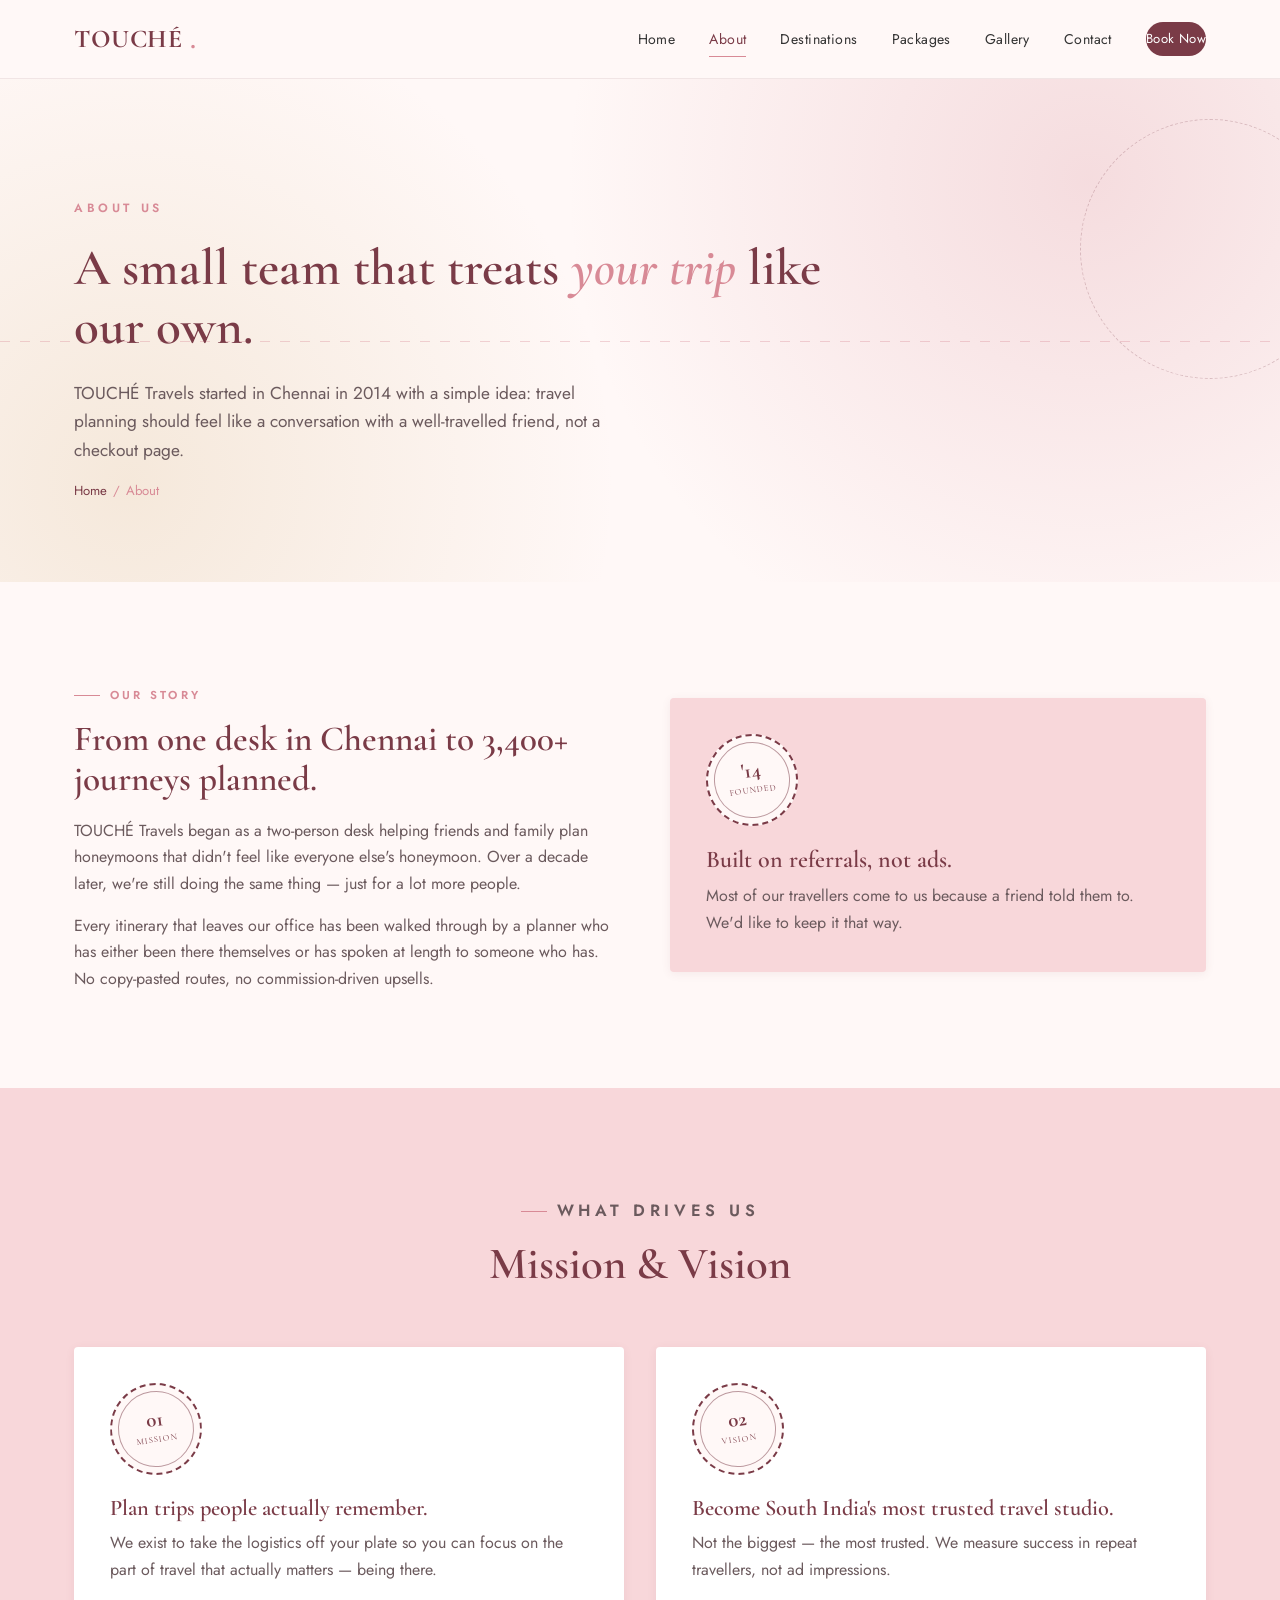
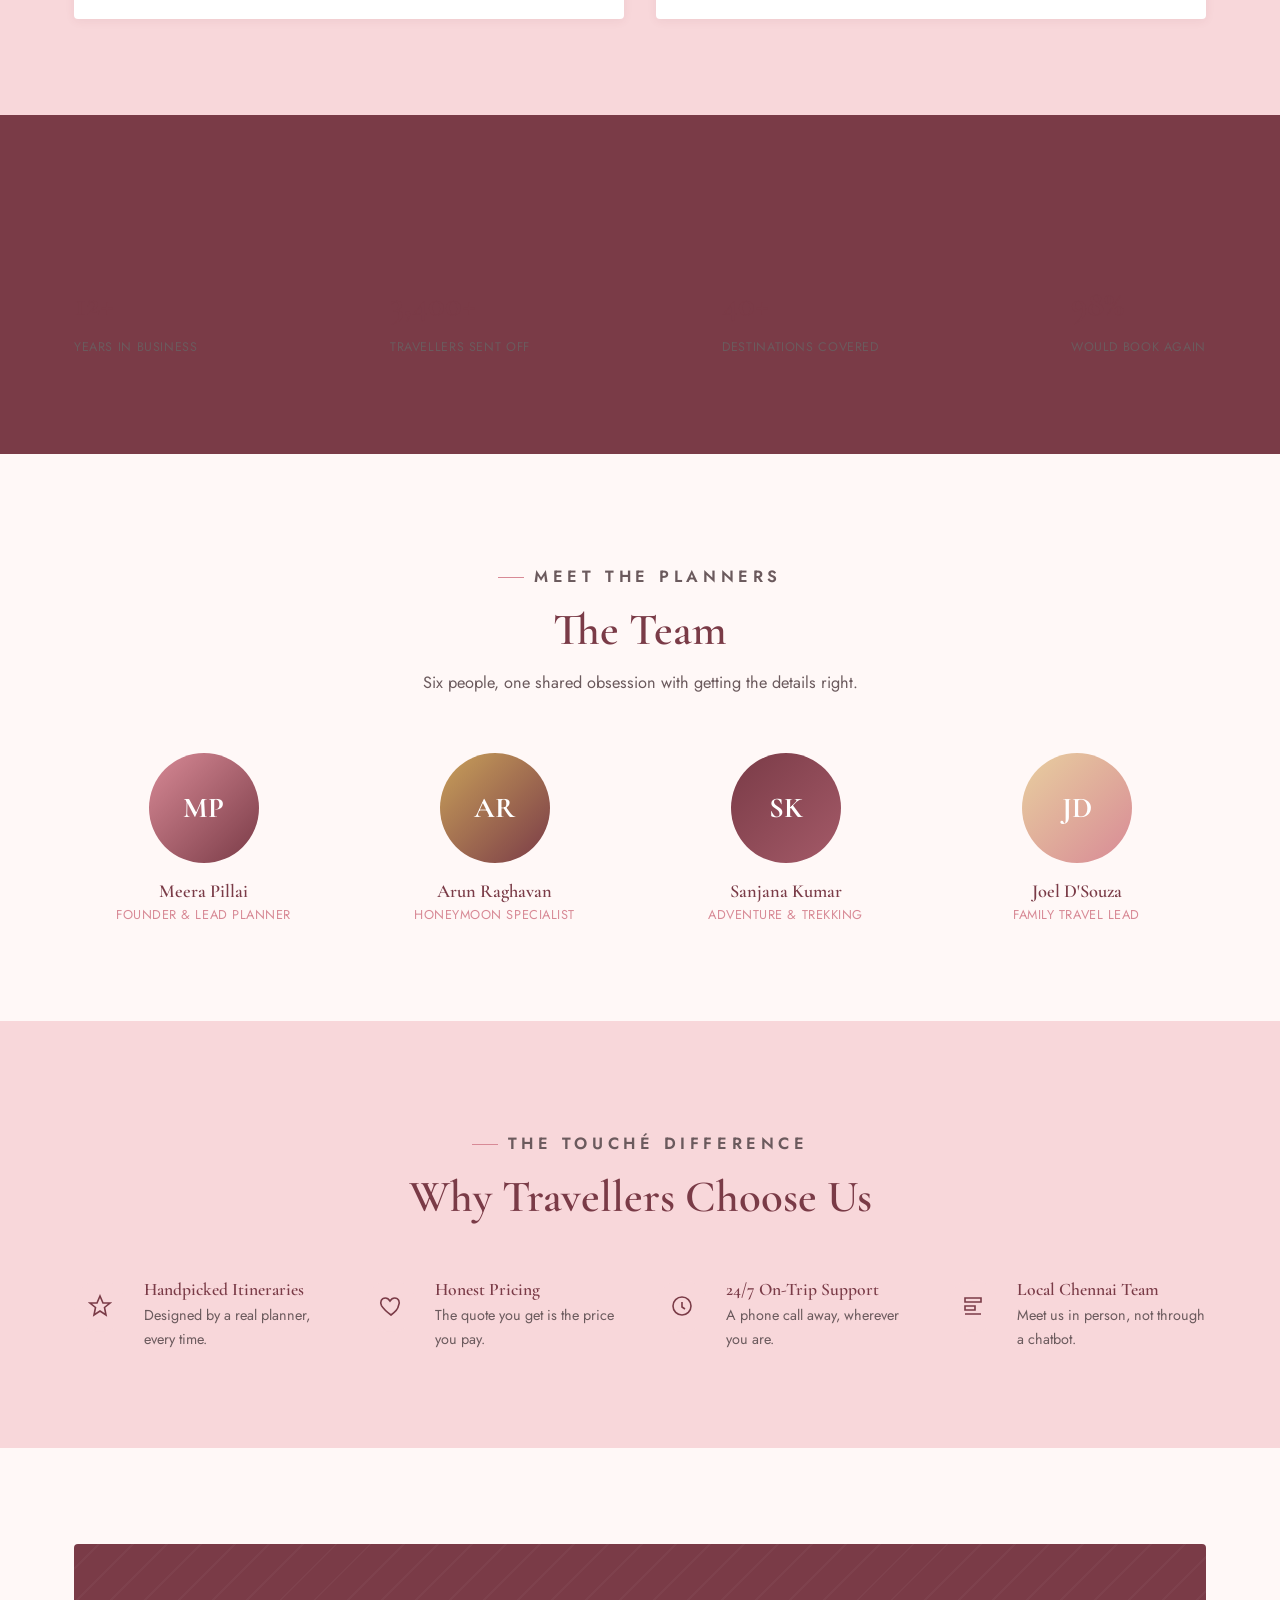
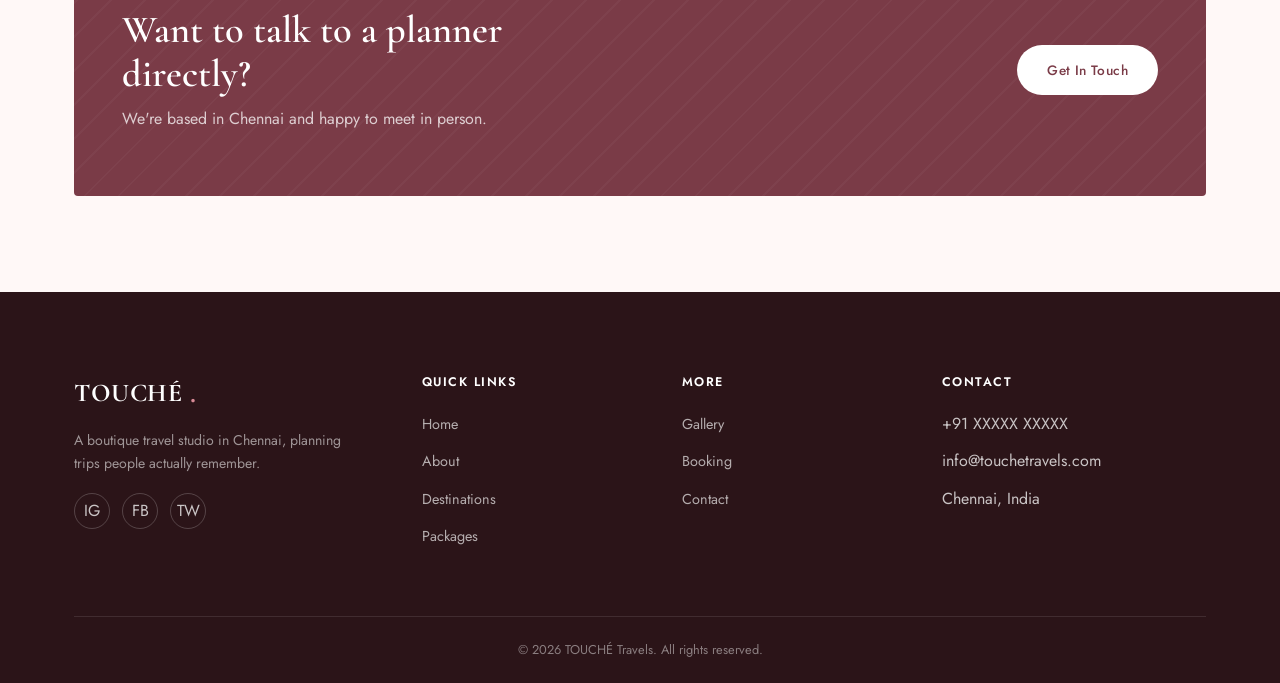
==== about.html @ 2dc29c68 "Final travel website project" ====
<!DOCTYPE html>
<html lang="en">
<head>
<meta charset="UTF-8">
<meta name="viewport" content="width=device-width, initial-scale=1.0">
<title>About Us — TOUCHÉ Travels</title>
<meta name="description" content="Learn about TOUCHÉ Travels — a Chennai-based boutique travel agency, our mission, vision and the team behind your next trip.">
<meta name="keywords" content="about TOUCHÉ Travels, Chennai travel agency, travel company India">
<link rel="icon" href="data:,">
<link rel="stylesheet" href="css/style.css">
</head>
<body>

<header class="site-header">
  <div class="nav-wrap">
    <a href="index.html" class="brand">TOUCHÉ<span class="accent-dot">.</span></a>
    <nav class="nav-links" id="navLinks">
      <a href="index.html">Home</a>
      <a href="about.html">About</a>
      <a href="destinations.html">Destinations</a>
      <a href="packages.html">Packages</a>
      <a href="gallery.html">Gallery</a>
      <a href="contact.html">Contact</a>
      <a href="booking.html" class="nav-cta">Book Now</a>
    </nav>
    <button class="menu-toggle" aria-label="Toggle menu" aria-expanded="false">
      <span></span><span></span><span></span>
    </button>
  </div>
</header>
<div class="nav-backdrop"></div>

<section class="hero hero-small">
  <div class="hero-flight-line"></div>
  <div class="hero-inner">
    <p class="hero-eyebrow">About Us</p>
    <h1>A small team that treats <em>your trip</em> like our own.</h1>
    <p class="lead">TOUCHÉ Travels started in Chennai in 2014 with a simple idea: travel planning should feel like a conversation with a well-travelled friend, not a checkout page.</p>
    <p class="breadcrumb"><a href="index.html">Home</a><span>/</span>About</p>
  </div>
</section>

<!-- COMPANY STORY -->
<section>
  <div class="container grid grid-2 split-panel">
    <div class="reveal">
      <p class="eyebrow">Our Story</p>
      <h2 class="heading-lg mb-xl">From one desk in Chennai to 3,400+ journeys planned.</h2>
      <p class="text-muted mb-lg">TOUCHÉ Travels began as a two-person desk helping friends and family plan honeymoons that didn't feel like everyone else's honeymoon. Over a decade later, we're still doing the same thing — just for a lot more people.</p>
      <p class="text-muted">Every itinerary that leaves our office has been walked through by a planner who has either been there themselves or has spoken at length to someone who has. No copy-pasted routes, no commission-driven upsells.</p>
    </div>
    <div class="reveal">
      <div class="mv-card bg-pink-light">
        <div class="stamp"><span class="stamp-value">'14</span><span class="stamp-label">Founded</span></div>
        <h3 class="heading-sm mb-md">Built on referrals, not ads.</h3>
        <p class="text-muted">Most of our travellers come to us because a friend told them to. We'd like to keep it that way.</p>
      </div>
    </div>
  </div>
</section>

<!-- MISSION / VISION -->
<section class="section-alt">
  <div class="container">
    <div class="section-head reveal">
      <p class="eyebrow">What drives us</p>
      <h2>Mission &amp; Vision</h2>
    </div>
    <div class="grid grid-2">
      <div class="mv-card reveal">
        <div class="stamp"><span class="stamp-value">01</span><span class="stamp-label">Mission</span></div>
        <h3 class="heading-xs mb-md">Plan trips people actually remember.</h3>
        <p class="text-muted">We exist to take the logistics off your plate so you can focus on the part of travel that actually matters — being there.</p>
      </div>
      <div class="mv-card reveal">
        <div class="stamp"><span class="stamp-value">02</span><span class="stamp-label">Vision</span></div>
        <h3 class="heading-xs mb-md">Become South India's most trusted travel studio.</h3>
        <p class="text-muted">Not the biggest — the most trusted. We measure success in repeat travellers, not ad impressions.</p>
      </div>
    </div>
  </div>
</section>

<!-- STATISTICS -->
<section class="section-rosewood">
  <div class="container">
    <div class="stat-strip stat-strip-flat">
      <div class="stat-item reveal"><div class="num text-gold">12+</div><div class="label text-white-70">Years in Business</div></div>
      <div class="stat-item reveal"><div class="num text-gold">3,400+</div><div class="label text-white-70">Travellers Sent Off</div></div>
      <div class="stat-item reveal"><div class="num text-gold">40+</div><div class="label text-white-70">Destinations Covered</div></div>
      <div class="stat-item reveal"><div class="num text-gold">98%</div><div class="label text-white-70">Would Book Again</div></div>
    </div>
  </div>
</section>

<!-- TEAM -->
<section>
  <div class="container">
    <div class="section-head reveal">
      <p class="eyebrow">Meet the planners</p>
      <h2>The Team</h2>
      <p>Six people, one shared obsession with getting the details right.</p>
    </div>
    <div class="grid grid-4">
      <div class="team-card reveal">
        <div class="team-avatar avatar-a">MP</div>
        <h4>Meera Pillai</h4>
        <div class="role">Founder &amp; Lead Planner</div>
      </div>
      <div class="team-card reveal">
        <div class="team-avatar avatar-b">AR</div>
        <h4>Arun Raghavan</h4>
        <div class="role">Honeymoon Specialist</div>
      </div>
      <div class="team-card reveal">
        <div class="team-avatar avatar-c">SK</div>
        <h4>Sanjana Kumar</h4>
        <div class="role">Adventure &amp; Trekking</div>
      </div>
      <div class="team-card reveal">
        <div class="team-avatar avatar-d">JD</div>
        <h4>Joel D'Souza</h4>
        <div class="role">Family Travel Lead</div>
      </div>
    </div>
  </div>
</section>

<!-- WHY CHOOSE US -->
<section class="section-alt">
  <div class="container">
    <div class="section-head reveal">
      <p class="eyebrow">The TOUCHÉ difference</p>
      <h2>Why Travellers Choose Us</h2>
    </div>
    <div class="grid grid-4">
      <div class="feature reveal">
        <div class="feature-icon"><svg viewBox="0 0 24 24" fill="none" stroke="currentColor" stroke-width="1.6"><path d="M12 2l3 7h7l-5.5 4.5L18 21l-6-4-6 4 1.5-7.5L2 9h7z"/></svg></div>
        <div><h4>Handpicked Itineraries</h4><p>Designed by a real planner, every time.</p></div>
      </div>
      <div class="feature reveal">
        <div class="feature-icon"><svg viewBox="0 0 24 24" fill="none" stroke="currentColor" stroke-width="1.6"><path d="M12 21s-7-5.2-9.5-9.4C.7 8 2.4 4 6.3 4c2 0 3.6 1.2 4.7 3 1.1-1.8 2.7-3 4.7-3 3.9 0 5.6 4 3.8 7.6C19 15.8 12 21 12 21z"/></svg></div>
        <div><h4>Honest Pricing</h4><p>The quote you get is the price you pay.</p></div>
      </div>
      <div class="feature reveal">
        <div class="feature-icon"><svg viewBox="0 0 24 24" fill="none" stroke="currentColor" stroke-width="1.6"><path d="M12 8v5l3 2M21 12a9 9 0 1 1-18 0 9 9 0 0 1 18 0z"/></svg></div>
        <div><h4>24/7 On-Trip Support</h4><p>A phone call away, wherever you are.</p></div>
      </div>
      <div class="feature reveal">
        <div class="feature-icon"><svg viewBox="0 0 24 24" fill="none" stroke="currentColor" stroke-width="1.6"><path d="M4 4h16v4H4zM4 12h10v4H4zM4 20h16v0"/></svg></div>
        <div><h4>Local Chennai Team</h4><p>Meet us in person, not through a chatbot.</p></div>
      </div>
    </div>
  </div>
</section>

<section>
  <div class="container">
    <div class="cta-banner reveal">
      <div>
        <h2>Want to talk to a planner directly?</h2>
        <p>We're based in Chennai and happy to meet in person.</p>
      </div>
      <a href="contact.html" class="btn btn-light">Get In Touch</a>
    </div>
  </div>
</section>

<footer class="site-footer">
  <div class="container">
    <div class="footer-grid">
      <div class="footer-brand">
        <a href="index.html" class="brand">TOUCHÉ<span class="accent-dot text-gold">.</span></a>
        <p>A boutique travel studio in Chennai, planning trips people actually remember.</p>
        <div class="footer-social">
          <a href="#" aria-label="Instagram">IG</a>
          <a href="#" aria-label="Facebook">FB</a>
          <a href="#" aria-label="Twitter">TW</a>
        </div>
      </div>
      <div class="footer-col">
        <h5>Quick Links</h5>
        <ul>
          <li><a href="index.html">Home</a></li>
          <li><a href="about.html">About</a></li>
          <li><a href="destinations.html">Destinations</a></li>
          <li><a href="packages.html">Packages</a></li>
        </ul>
      </div>
      <div class="footer-col">
        <h5>More</h5>
        <ul>
          <li><a href="gallery.html">Gallery</a></li>
          <li><a href="booking.html">Booking</a></li>
          <li><a href="contact.html">Contact</a></li>
        </ul>
      </div>
      <div class="footer-col">
        <h5>Contact</h5>
        <ul>
          <li>+91 XXXXX XXXXX</li>
          <li>info@touchetravels.com</li>
          <li>Chennai, India</li>
        </ul>
      </div>
    </div>
    <div class="footer-bottom">© <span data-year>2026</span> TOUCHÉ Travels. All rights reserved.</div>
  </div>
</footer>

<button class="scroll-top" aria-label="Scroll to top">↑</button>
<script src="js/script.js"></script>
</body>
</html>
---- css/style.css ----
/* ===========================================================
   TOUCHÉ TRAVELS — shared stylesheet
   Design tokens: blush pink palette + postmark/passport motif
=========================================================== */

@import url('https://fonts.googleapis.com/css2?family=Cormorant+Garamond:ital,wght@0,400;0,500;0,600;0,700;1,500&family=Jost:wght@300;400;500;600&display=swap');

:root{
  --bg:            #FFF8F7;
  --pink:          #D88A96;
  --pink-light:    #F8D7DA;
  --rosewood:      #7A3B47;
  --gold:          #C9A15A;
  --text:          #333333;
  --white:         #FFFFFF;

  --font-display:  'Cormorant Garamond', serif;
  --font-body:     'Jost', sans-serif;

  --radius:        4px;
  --shadow-sm:     0 2px 10px rgba(122,59,71,0.08);
  --shadow-md:     0 10px 30px rgba(122,59,71,0.14);
  --max-width:     1180px;
}

/* ---------- reset ---------- */
*, *::before, *::after{ box-sizing:border-box; margin:0; padding:0; }
html{ scroll-behavior:smooth; }
body{
  font-family:var(--font-body);
  color:var(--text);
  background:var(--bg);
  line-height:1.65;
  -webkit-font-smoothing:antialiased;
  overflow-x:hidden;
}
img{ max-width:100%; display:block; }
a{ color:inherit; text-decoration:none; }
ul{ list-style:none; }
button{ font-family:inherit; cursor:pointer; border:none; background:none; }
h1,h2,h3,h4{ font-family:var(--font-display); font-weight:600; color:var(--rosewood); line-height:1.15; }
.container{ max-width:var(--max-width); margin:0 auto; padding:0 24px; }

:focus-visible{ outline:2px solid var(--rosewood); outline-offset:3px; }

@media (prefers-reduced-motion: reduce){
  *{ animation-duration:0.001ms !important; animation-iteration-count:1 !important; transition-duration:0.001ms !important; scroll-behavior:auto !important; }
}

/* ---------- eyebrow / labels ---------- */
.eyebrow{
  display:inline-flex; align-items:center; gap:10px;
  font-family:var(--font-body); font-size:0.72rem; letter-spacing:0.28em;
  text-transform:uppercase; color:var(--pink); font-weight:600; margin-bottom:14px;
}
.eyebrow::before{ content:""; width:26px; height:1px; background:var(--pink); display:inline-block; }

.section-head{ text-align:center; max-width:640px; margin:0 auto 56px; }
.section-head h2{ font-size:clamp(2rem, 4vw, 2.8rem); }
.section-head p{ color:#6b5a5d; margin-top:14px; font-size:1.02rem; }

section{ padding:96px 0; position:relative; }

/* ===========================================================
   POSTMARK / STAMP SIGNATURE ELEMENT
=========================================================== */
.stamp{
  position:relative;
  width:92px; height:92px;
  border-radius:50%;
  border:2px dashed var(--rosewood);
  display:flex; align-items:center; justify-content:center;
  flex-direction:column;
  color:var(--rosewood);
  font-family:var(--font-display);
  transform:rotate(-8deg);
  flex-shrink:0;
  background:var(--bg);
}
.stamp::before{
  content:"";
  position:absolute; inset:6px;
  border:1px solid var(--rosewood);
  border-radius:50%;
  opacity:0.5;
}
.stamp .stamp-value{ font-size:1.3rem; font-weight:700; line-height:1; }
.stamp .stamp-label{ font-size:0.55rem; letter-spacing:0.12em; text-transform:uppercase; margin-top:2px; }

/* scalloped postcard edge, used on destination/gallery cards */
.scallop-edge{
  height:12px; width:100%;
  background-image: radial-gradient(circle at 8px 0, transparent 8px, var(--white) 8px);
  background-size: 16px 16px;
  background-repeat: repeat-x;
}

/* ===========================================================
   HEADER / NAV
=========================================================== */
.site-header{
  position:sticky; top:0; z-index:200;
  background:rgba(255,248,247,0.92);
  backdrop-filter:blur(10px);
  border-bottom:1px solid rgba(122,59,71,0.1);
}
.nav-wrap{
  display:flex; align-items:center; justify-content:space-between;
  padding:18px 24px; max-width:var(--max-width); margin:0 auto;
}
.brand{
  font-family:var(--font-display); font-size:1.6rem; font-weight:700;
  color:var(--rosewood); letter-spacing:0.02em;
  display:flex; align-items:center; gap:8px;
}
.brand .accent-dot{ color:var(--pink); font-size:1.8rem; line-height:0; }

.nav-links{ display:flex; gap:34px; align-items:center; }
.nav-links a{
  font-size:0.88rem; letter-spacing:0.03em; color:var(--text);
  position:relative; padding:6px 0; transition:color .25s ease;
}
.nav-links a::after{
  content:""; position:absolute; left:0; bottom:0; width:0; height:1px;
  background:var(--pink); transition:width .25s ease;
}
.nav-links a:hover, .nav-links a.active{ color:var(--rosewood); }
.nav-links a:hover::after, .nav-links a.active::after{ width:100%; }

.nav-cta{
  background:var(--rosewood); color:var(--white) !important;
  padding:10px 22px; border-radius:30px; font-size:0.82rem !important;
  transition:background .25s ease, transform .25s ease;
}
.nav-cta:hover{ background:var(--pink); transform:translateY(-2px); }
.nav-cta::after{ display:none; }

.menu-toggle{
  display:none; flex-direction:column; gap:5px; z-index:210;
}
.menu-toggle span{ width:24px; height:2px; background:var(--rosewood); display:block; transition:.3s; }

@media (max-width: 880px){
  .menu-toggle{ display:flex; }
  .nav-links{
    position:fixed; inset:0 0 0 auto; width:min(78vw, 320px); height:100vh;
    background:var(--white); flex-direction:column; align-items:flex-start;
    padding:100px 32px 40px; gap:26px; transform:translateX(100%);
    transition:transform .35s ease; box-shadow:var(--shadow-md);
  }
  .nav-links.open{ transform:translateX(0); }
  .nav-backdrop{
    position:fixed; inset:0; background:rgba(51,51,51,0.35); z-index:190;
    opacity:0; pointer-events:none; transition:opacity .3s ease;
  }
  .nav-backdrop.show{ opacity:1; pointer-events:auto; }
  .menu-toggle.is-open span:nth-child(1){ transform:translateY(7px) rotate(45deg); }
  .menu-toggle.is-open span:nth-child(2){ opacity:0; }
  .menu-toggle.is-open span:nth-child(3){ transform:translateY(-7px) rotate(-45deg); }
}

/* ===========================================================
   BUTTONS
=========================================================== */
.btn{
  display:inline-flex; align-items:center; gap:10px;
  padding:14px 30px; border-radius:30px; font-size:0.85rem;
  letter-spacing:0.03em; font-weight:500; transition:transform .25s ease, box-shadow .25s ease, background .25s ease;
}
.btn-primary{ background:var(--rosewood); color:var(--white); }
.btn-primary:hover{ background:var(--pink); transform:translateY(-3px); box-shadow:var(--shadow-md); }
.btn-outline{ border:1px solid var(--rosewood); color:var(--rosewood); }
.btn-outline:hover{ background:var(--rosewood); color:var(--white); transform:translateY(-3px); }
.btn-light{ background:var(--white); color:var(--rosewood); }
.btn-light:hover{ background:var(--gold); color:var(--white); transform:translateY(-3px); }

/* ===========================================================
   HERO (generic, reused with modifier classes per page)
=========================================================== */
.hero{
  position:relative; padding:170px 0 120px;
  background:
    radial-gradient(circle at 85% 20%, rgba(216,138,150,0.25), transparent 45%),
    radial-gradient(circle at 10% 80%, rgba(201,161,90,0.18), transparent 40%),
    var(--bg);
  overflow:hidden;
}
.hero::after{
  content:""; position:absolute; right:-60px; top:40px; width:260px; height:260px;
  border:1px dashed rgba(122,59,71,0.25); border-radius:50%;
}
.hero-inner{ max-width:var(--max-width); margin:0 auto; padding:0 24px; position:relative; z-index:2; }
.hero-flight-line{
  position:absolute; left:0; right:0; top:52%; height:1px;
  background:repeating-linear-gradient(90deg, var(--pink) 0 10px, transparent 10px 20px);
  opacity:0.35; z-index:1;
}
.hero-eyebrow{ font-family:var(--font-body); letter-spacing:0.3em; text-transform:uppercase; font-size:0.75rem; color:var(--pink); font-weight:600; margin-bottom:20px; }
.hero h1{ font-size:clamp(2.6rem, 6vw, 4.4rem); max-width:820px; }
.hero h1 em{ font-style:italic; color:var(--pink); }
.hero p.lead{ max-width:560px; margin-top:22px; font-size:1.08rem; color:#6b5a5d; }
.hero-actions{ display:flex; gap:16px; margin-top:36px; flex-wrap:wrap; }
.hero-small{ padding:120px 0 80px; }
.hero-small h1{ font-size:clamp(2.2rem, 5vw, 3.2rem); }

/* stat / trust strip under hero */
.stat-strip{
  display:flex; flex-wrap:wrap; gap:40px; margin-top:64px;
  border-top:1px solid rgba(122,59,71,0.15); padding-top:34px;
}
.stat-item .num{ font-family:var(--font-display); font-size:2.2rem; color:var(--rosewood); font-weight:700; }
.stat-item .label{ font-size:0.78rem; letter-spacing:0.05em; color:#6b5a5d; text-transform:uppercase; margin-top:4px; }

/* ===========================================================
   CARDS — destinations / packages / team / testimonials
=========================================================== */
.grid{ display:grid; gap:32px; }
.grid-3{ grid-template-columns:repeat(3, 1fr); }
.grid-2{ grid-template-columns:repeat(2, 1fr); }
.grid-4{ grid-template-columns:repeat(4, 1fr); }

.card{
  background:var(--white); border-radius:var(--radius); overflow:hidden;
  box-shadow:var(--shadow-sm); transition:transform .3s ease, box-shadow .3s ease;
  display:flex; flex-direction:column;
}
.card:hover{ transform:translateY(-8px); box-shadow:var(--shadow-md); }

.card-media{
  height:190px; position:relative; display:flex; align-items:flex-end;
  padding:18px; overflow:hidden;
}
.card-media img{
  width:100%;
  height:100%;
  object-fit:cover;
  display:block;
}
.card-media .place-icon{
  position:absolute; inset:0; display:flex; align-items:center; justify-content:center;
  opacity:0.9;
}
.card-media .place-icon svg{ width:64px; height:64px; }

.card-media .tag{
  position:absolute;
  bottom:18px;
  left:18px;
  z-index:2;
  background:rgba(255,255,255,0.92);
  color:var(--rosewood);
  font-size:0.72rem;
  letter-spacing:0.05em;
  text-transform:uppercase;
  padding:5px 12px;
  border-radius:20px;
  font-weight:600;
}

/* palette rotation for destination art */
/* ---------- destination photos (each destination owns its own class —
   changing one image never affects any other card, page, or the team) ---------- */
.paris-img,
.bali-img,
.goa-img,
.maldives-img,
.dubai-img,
.singapore-img,
.switzerland-img,
.kashmir-img,
.japan-img,
.italy-img,
.thailand-img{
  background-color:var(--pink);            /* fallback color while the photo loads / if it's missing */
  background-size:cover;
  background-position:center;
  background-repeat:no-repeat;
}
.paris-img{        background-image:linear-gradient(180deg, rgba(58,20,26,0.05), rgba(58,20,26,0.45)), url("../images/Paris.jpg"); }
.bali-img{          background-image:linear-gradient(180deg, rgba(58,20,26,0.05), rgba(58,20,26,0.45)), url("../images/Bali.jpg"); }
.goa-img{            background-image:linear-gradient(180deg, rgba(58,20,26,0.05), rgba(58,20,26,0.45)), url("../images/Goa.jpg"); }
.maldives-img{  background-image:linear-gradient(180deg, rgba(58,20,26,0.05), rgba(58,20,26,0.45)), url("../images/Maldives.jpg"); }
.dubai-img{        background-image:linear-gradient(180deg, rgba(58,20,26,0.05), rgba(58,20,26,0.45)), url("../images/Dubai.jpg"); }
.singapore-img{ background-image:linear-gradient(180deg, rgba(58,20,26,0.05), rgba(58,20,26,0.45)), url("../images/Singapore.jpg"); }
.switzerland-img{ background-image:linear-gradient(180deg, rgba(58,20,26,0.05), rgba(58,20,26,0.45)), url("../images/Switzerland.jpg"); }
.kashmir-img{  background-image:linear-gradient(180deg, rgba(58,20,26,0.05), rgba(58,20,26,0.45)), url("../images/Kashmir.jpg"); }
.japan-img{        background-image:linear-gradient(180deg, rgba(58,20,26,0.05), rgba(58,20,26,0.45)), url("../images/Japan.jpg"); }
.italy-img{          background-image:linear-gradient(180deg, rgba(58,20,26,0.05), rgba(58,20,26,0.45)), url("../images/Italy.jpg"); }
.thailand-img{  background-image:linear-gradient(180deg, rgba(58,20,26,0.05), rgba(58,20,26,0.45)), url("../images/Thailand.jpg"); }

.card-body{ padding:24px; display:flex; flex-direction:column; gap:10px; flex:1; }
.card-body h3{ font-size:1.35rem; }
.card-body p{ color:#6b5a5d; font-size:0.92rem; flex:1; }
.card-foot{
  display:flex; align-items:center; justify-content:space-between;
  padding-top:14px; border-top:1px solid var(--pink-light);
}
.price{ font-family:var(--font-display); color:var(--rosewood); font-size:1.15rem; font-weight:700; }
.price span{ font-family:var(--font-body); font-size:0.72rem; color:#999; font-weight:400; }
.link-arrow{ font-size:0.85rem; color:var(--pink); font-weight:600; display:inline-flex; align-items:center; gap:6px; transition:gap .25s ease; }
.link-arrow:hover{ gap:10px; }

/* postcard style for gallery */
.postcard{
  background:var(--white); box-shadow:var(--shadow-sm); border-radius:2px;
  overflow:hidden; transition:transform .3s ease, box-shadow .3s ease;
  position:relative;
}
.postcard:hover{ transform:rotate(-1deg) translateY(-6px); box-shadow:var(--shadow-md); }
.postcard .art{ height:230px; position:relative; }
.postcard .art .place-icon{ position:absolute; inset:0; display:flex; align-items:center; justify-content:center; }
.postcard .art .place-icon svg{ width:70px; height:70px; }
.postcard .caption{ padding:16px 18px; display:flex; align-items:center; justify-content:space-between; }
.postcard .caption h4{ font-size:1.1rem; color:var(--rosewood); }
.postcard .caption span{ font-size:0.7rem; letter-spacing:0.08em; text-transform:uppercase; color:var(--pink); }

/* ===========================================================
   WHY CHOOSE US / FEATURES
=========================================================== */
.feature{ display:flex; gap:18px; align-items:flex-start; }
.feature-icon{
  width:52px; height:52px; border-radius:50%; background:var(--pink-light);
  display:flex; align-items:center; justify-content:center; flex-shrink:0; color:var(--rosewood);
}
.feature-icon svg{ width:24px; height:24px; }
.feature h4{ font-size:1.1rem; margin-bottom:4px; }
.feature p{ font-size:0.9rem; color:#6b5a5d; }

/* alternating section background */
.section-alt{ background:var(--pink-light); }
.section-rosewood{ background:var(--rosewood); color:var(--white); }
.section-rosewood h2, .section-rosewood h3{ color:var(--white); }
.section-rosewood p{ color:rgba(255,255,255,0.8); }

/* ===========================================================
   TESTIMONIALS
=========================================================== */
.testimonial-card{
  background:var(--white); border-radius:var(--radius); padding:32px;
  box-shadow:var(--shadow-sm); position:relative;
}
.testimonial-card .quote-mark{
  font-family:var(--font-display); font-size:3.5rem; color:var(--pink-light);
  position:absolute; top:10px; right:20px; line-height:1;
}
.testimonial-card p{ font-size:0.98rem; color:#555; margin-bottom:20px; position:relative; z-index:1; }
.testimonial-person{ display:flex; align-items:center; gap:12px; }
.avatar-ring{
  width:44px; height:44px; border-radius:50%; border:2px dashed var(--pink);
  display:flex; align-items:center; justify-content:center;
  font-family:var(--font-display); font-weight:700; color:var(--rosewood);
}
.testimonial-person .name{ font-weight:600; font-size:0.9rem; }
.testimonial-person .place{ font-size:0.76rem; color:var(--pink); }

/* ===========================================================
   CTA BANNER
=========================================================== */
.cta-banner{
  background:var(--rosewood); border-radius:var(--radius); padding:64px 48px;
  display:flex; align-items:center; justify-content:space-between; gap:32px;
  flex-wrap:wrap; position:relative; overflow:hidden;
}
.cta-banner::before{
  content:""; position:absolute; inset:0;
  background:repeating-linear-gradient(-45deg, rgba(255,255,255,0.03) 0 2px, transparent 2px 24px);
}
.cta-banner h2{ color:var(--white); font-size:clamp(1.7rem,3.5vw,2.4rem); max-width:480px; position:relative; }
.cta-banner p{ color:rgba(255,255,255,0.75); margin-top:10px; position:relative; }
.cta-banner .btn{ position:relative; }

/* ===========================================================
   FOOTER
=========================================================== */
.site-footer{ background:#2b1418; color:rgba(255,255,255,0.75); padding:80px 0 0; }
.footer-grid{ display:grid; grid-template-columns:1.4fr 1fr 1fr 1.2fr; gap:40px; padding-bottom:56px; }
.footer-brand .brand{ color:var(--white); }
.footer-brand p{ margin-top:14px; font-size:0.88rem; max-width:280px; color:rgba(255,255,255,0.55); }
.footer-col h5{ color:var(--white); font-family:var(--font-body); font-size:0.78rem; letter-spacing:0.12em; text-transform:uppercase; margin-bottom:18px; font-weight:600; }
.footer-col ul li{ margin-bottom:11px; }
.footer-col a{ font-size:0.9rem; color:rgba(255,255,255,0.65); transition:color .2s ease, padding-left .2s ease; }
.footer-col a:hover{ color:var(--gold); padding-left:4px; }
.footer-social{ display:flex; gap:12px; margin-top:18px; }
.footer-social a{
  width:36px; height:36px; border:1px solid rgba(255,255,255,0.2); border-radius:50%;
  display:flex; align-items:center; justify-content:center;
}
.footer-social a:hover{ border-color:var(--gold); color:var(--gold); }
.footer-bottom{
  border-top:1px solid rgba(255,255,255,0.1); padding:22px 0; text-align:center;
  font-size:0.8rem; color:rgba(255,255,255,0.45);
}

/* ===========================================================
   SCROLL TO TOP
=========================================================== */
.scroll-top{
  position:fixed; bottom:28px; right:28px; width:46px; height:46px; border-radius:50%;
  background:var(--rosewood); color:var(--white); display:flex; align-items:center; justify-content:center;
  opacity:0; pointer-events:none; transform:translateY(12px); transition:all .3s ease; z-index:150;
  box-shadow:var(--shadow-md);
}
.scroll-top.show{ opacity:1; pointer-events:auto; transform:translateY(0); }
.scroll-top:hover{ background:var(--pink); }

/* ===========================================================
   GENERIC PAGE / FORM STYLES
=========================================================== */
.breadcrumb{ font-size:0.82rem; color:var(--pink); margin-top:16px; }
.breadcrumb a{ color:var(--rosewood); }
.breadcrumb span{ margin:0 6px; color:var(--pink); }

.filter-bar{ display:flex; gap:12px; flex-wrap:wrap; justify-content:center; margin-bottom:48px; }
.filter-btn{
  padding:10px 22px; border-radius:30px; border:1px solid var(--pink); font-size:0.82rem;
  color:var(--rosewood); transition:all .25s ease;
}
.filter-btn:hover, .filter-btn.active{ background:var(--rosewood); border-color:var(--rosewood); color:var(--white); }

.form-card{ background:var(--white); border-radius:var(--radius); box-shadow:var(--shadow-md); padding:48px; }
.form-grid{ display:grid; grid-template-columns:1fr 1fr; gap:22px; }
.form-group{ display:flex; flex-direction:column; gap:8px; }
.form-group.full{ grid-column:1 / -1; }
.form-group label{ font-size:0.82rem; font-weight:500; color:var(--rosewood); }
.form-group label .req{ color:var(--pink); }
.form-group input, .form-group select, .form-group textarea{
  padding:13px 16px; border:1px solid #e8d6d9; border-radius:var(--radius);
  font-family:var(--font-body); font-size:0.92rem; background:var(--bg); transition:border-color .25s ease;
}
.form-group input:focus, .form-group select:focus, .form-group textarea:focus{
  outline:none; border-color:var(--pink);
}
.form-group.error input, .form-group.error select, .form-group.error textarea{ border-color:#c0392b; }
.error-msg{ font-size:0.76rem; color:#c0392b; min-height:14px; }
.form-note{ font-size:0.8rem; color:#999; margin-top:6px; }
.form-success{
  display:none; background:var(--pink-light); border-radius:var(--radius); padding:18px 22px;
  color:var(--rosewood); font-size:0.9rem; margin-top:20px; align-items:center; gap:10px;
}
.form-success.show{ display:flex; }

.info-card{ display:flex; gap:16px; align-items:flex-start; padding:22px 0; border-bottom:1px solid var(--pink-light); }
.info-card:last-child{ border-bottom:none; }

.map-frame{ border-radius:var(--radius); overflow:hidden; box-shadow:var(--shadow-sm); height:100%; min-height:320px; }

/* team */
.team-card{ text-align:center; }
.team-avatar{
  width:110px; height:110px; border-radius:50%; margin:0 auto 18px; display:flex; align-items:center;
  justify-content:center; color:var(--white); font-family:var(--font-display); font-size:1.8rem; font-weight:700;
}
.team-card h4{ font-size:1.15rem; color:var(--rosewood); }
.team-card .role{ font-size:0.8rem; color:var(--pink); letter-spacing:0.04em; text-transform:uppercase; margin-top:2px; }

/* team avatar colors — completely separate from destination photo classes,
   so team members never accidentally display a destination image */
.avatar-a{ background:linear-gradient(135deg,#D88A96,#7A3B47); }
.avatar-b{ background:linear-gradient(135deg,#C9A15A,#7A3B47); }
.avatar-c{ background:linear-gradient(135deg,#7A3B47,#a45a68); }
.avatar-d{ background:linear-gradient(135deg,#e8cf9f,#D88A96); }

/* mission/vision */
.mv-card{ background:var(--white); border-radius:var(--radius); padding:36px; box-shadow:var(--shadow-sm); }
.mv-card .stamp{ margin-bottom:20px; }

/* reveal-on-scroll (JS toggles .in-view) */
.reveal{ opacity:0; transform:translateY(26px); transition:opacity .7s ease, transform .7s ease; }
.reveal.in-view{ opacity:1; transform:translateY(0); }

/* ===========================================================
   UTILITIES (replace one-off inline styles)
=========================================================== */
/* text color */
.text-muted{ color:#6b5a5d; }
.text-gold{ color:var(--gold); }
.text-pink{ color:var(--pink); }
.text-white-70{ color:rgba(255,255,255,0.7); }

/* backgrounds */
.bg-pink-light{ background:var(--pink-light); }
.bg-rosewood{ background:var(--rosewood); }
.bg-white-solid{ background:var(--white); }

/* layout / flex */
.flex-col{ display:flex; flex-direction:column; }
.items-center{ align-items:center; }
.justify-center{ justify-content:center; }
.justify-between{ justify-content:space-between; }
.text-center{ text-align:center; }
.w-100{ width:100%; }
.no-border-top{ border-top:none; padding-top:0; }
.border-0{ border:0; }
.d-block{ display:block; }

/* gap scale */
.gap-sm{ gap:8px; }
.gap-md{ gap:18px; }
.gap-lg{ gap:28px; }
.gap-xl{ gap:48px; }
.gap-2xl{ gap:60px; }

/* margin-top scale */
.mt-sm{ margin-top:8px; }
.mt-md{ margin-top:16px; }
.mt-lg{ margin-top:22px; }
.mt-xl{ margin-top:36px; }
.mt-2xl{ margin-top:44px; }

/* margin-bottom scale */
.mb-sm{ margin-bottom:8px; }
.mb-md{ margin-bottom:10px; }
.mb-lg{ margin-bottom:16px; }
.mb-xl{ margin-bottom:18px; }
.mb-2xl{ margin-bottom:26px; }
.mb-3xl{ margin-bottom:28px; }

/* one-off heading / text sizes reused across pages */
.heading-lg{ font-size:2.2rem; }
.heading-md{ font-size:1.7rem; }
.heading-sm{ font-size:1.5rem; }
.heading-xs{ font-size:1.4rem; }
.heading-xxs{ font-size:1.3rem; }
.heading-tiny{ font-size:1.1rem; }
.heading-tinier{ font-size:1rem; }
.text-body-sm{ font-size:0.92rem; }
.text-body-sm2{ font-size:0.9rem; }

/* component-specific groupings */
.split-panel{ align-items:center; gap:60px; }
.split-panel-tight{ gap:48px; align-items:flex-start; }
.stat-strip-flat{ border-top:none; padding-top:0; justify-content:space-between; }
.form-actions{ margin-top:22px; width:100%; justify-content:center; }
.form-actions-lg{ margin-top:26px; width:100%; justify-content:center; }
.map-embed{ border:0; display:block; }

/* testimonial slider structure */
.slider-track{ display:flex; transition:transform .5s ease; }
.slide-group{ min-width:100%; display:grid; grid-template-columns:repeat(3,1fr); gap:28px; }
.slide-controls{ display:flex; align-items:center; justify-content:center; gap:18px; margin-top:36px; }
.slide-nav-btn{ padding:10px 16px; }
.slide-dots{ display:flex; gap:8px; }

/* ===========================================================
   RESPONSIVE
=========================================================== */
@media (max-width: 1024px){
  .grid-4{ grid-template-columns:repeat(2,1fr); }
  .grid-3{ grid-template-columns:repeat(2,1fr); }
  .footer-grid{ grid-template-columns:1fr 1fr; }
}
@media (max-width: 720px){
  section{ padding:64px 0; }
  .grid-2, .grid-3, .grid-4{ grid-template-columns:1fr; }
  .hero{ padding:150px 0 80px; }
  .form-grid{ grid-template-columns:1fr; }
  .cta-banner{ padding:44px 28px; flex-direction:column; text-align:center; justify-content:center; }
  .footer-grid{ grid-template-columns:1fr; gap:36px; }
  .stat-strip{ gap:26px; }
}

.sr-only{
    position:absolute;
    width:1px;
    height:1px;
    padding:0;
    margin:-1px;
    overflow:hidden;
    clip:rect(0,0,0,0);
    white-space:nowrap;
    border:0;
}
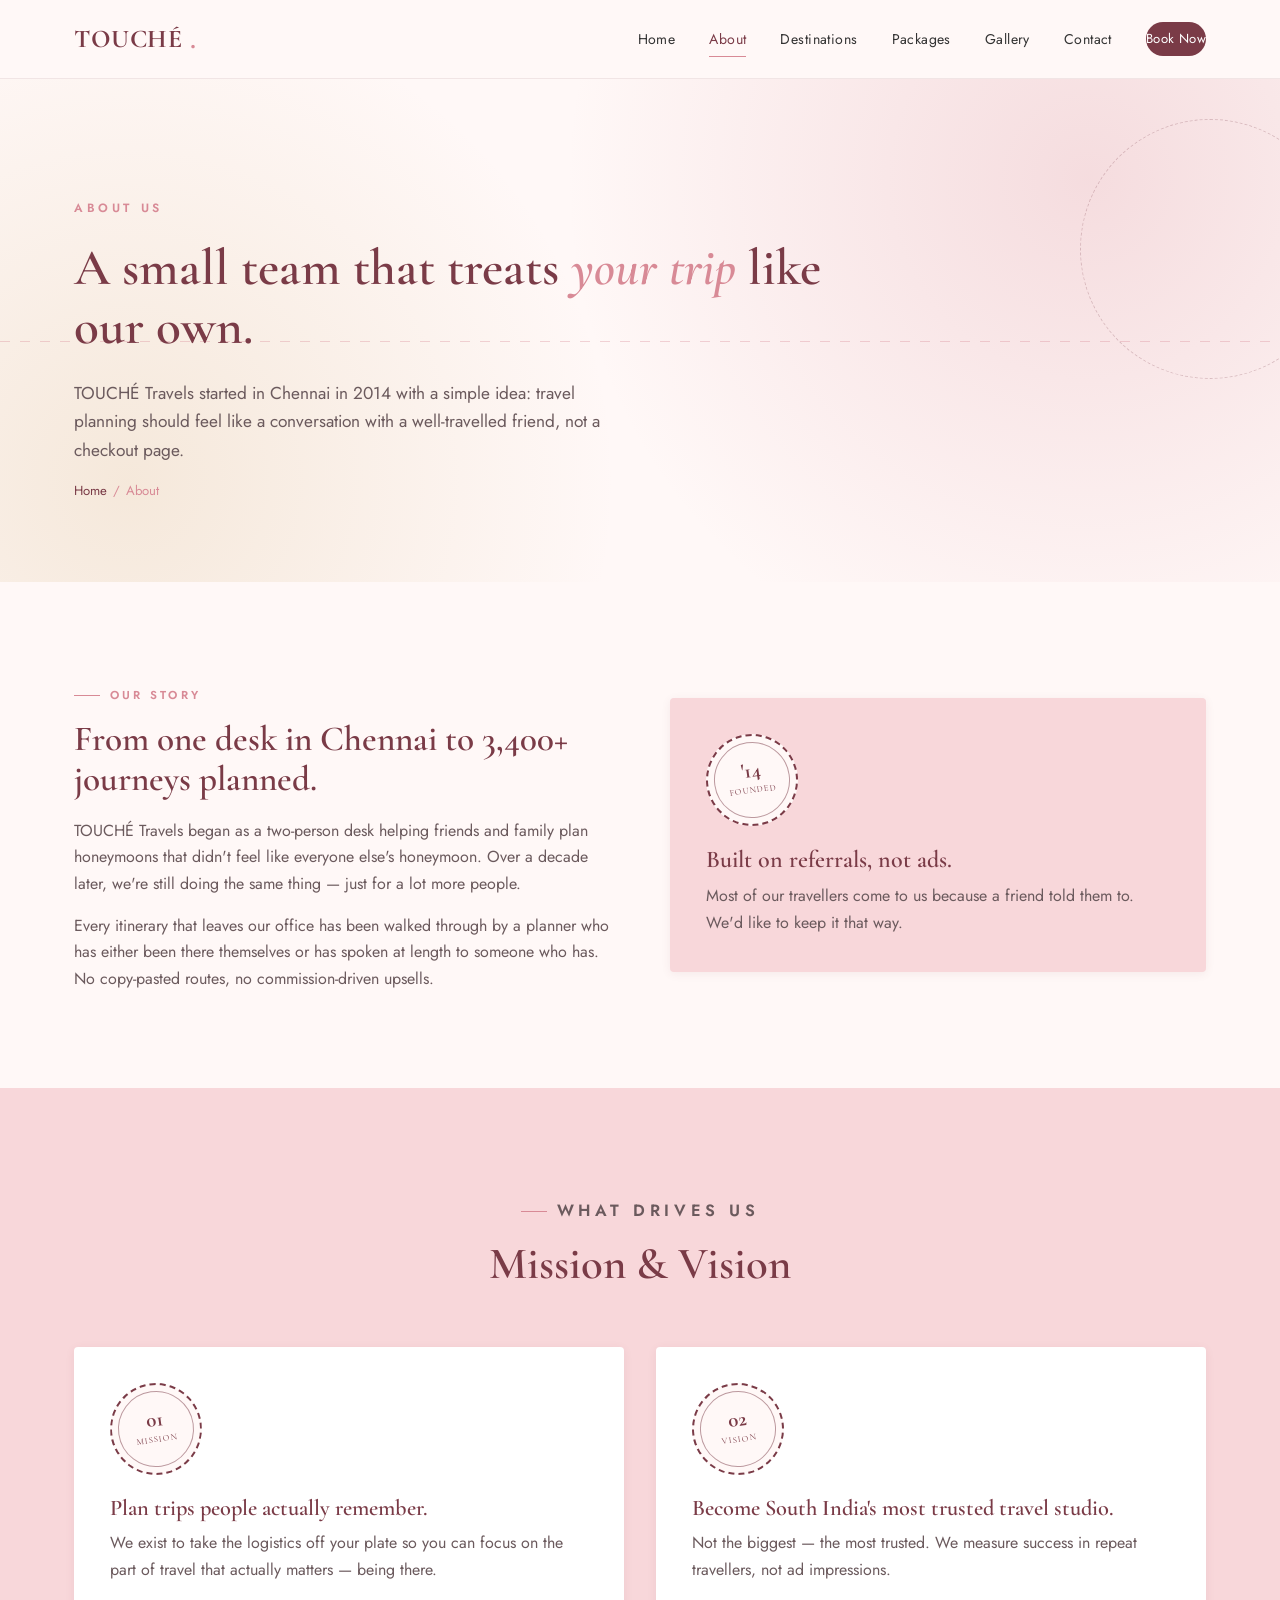
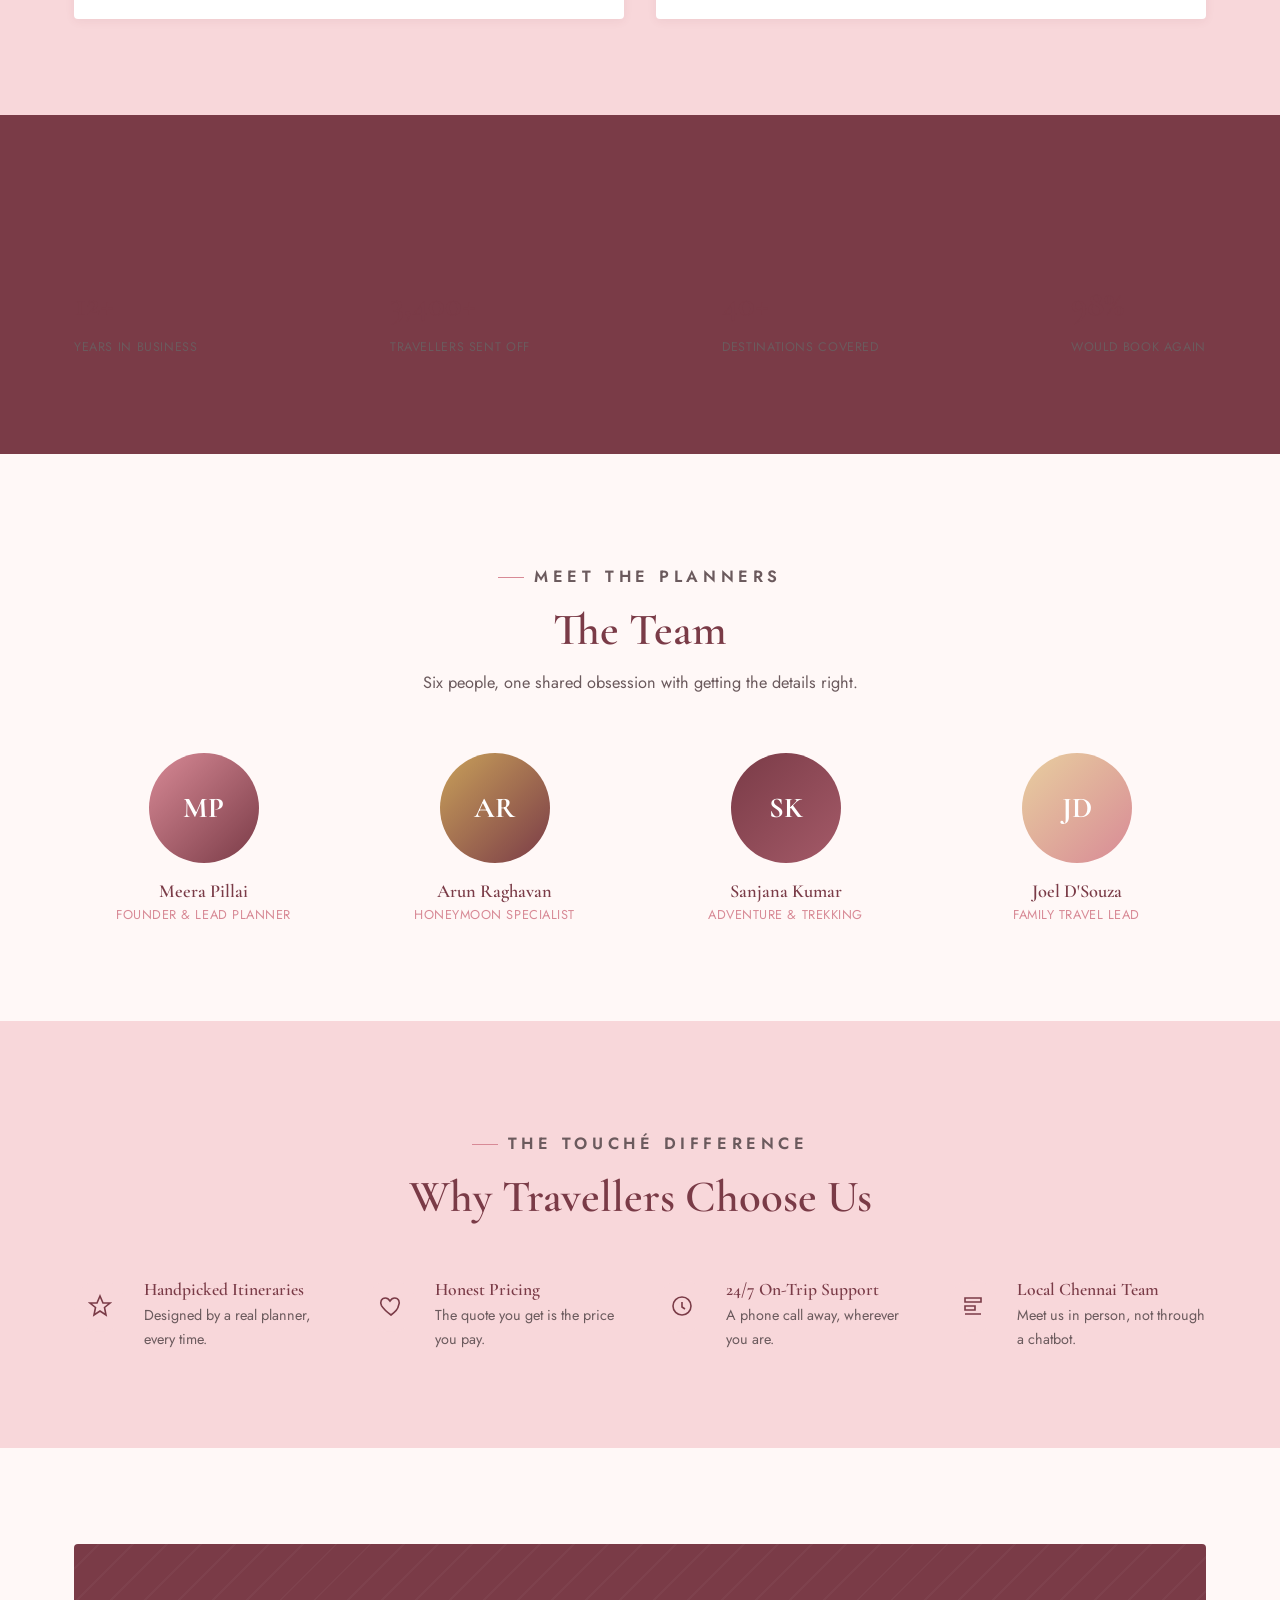
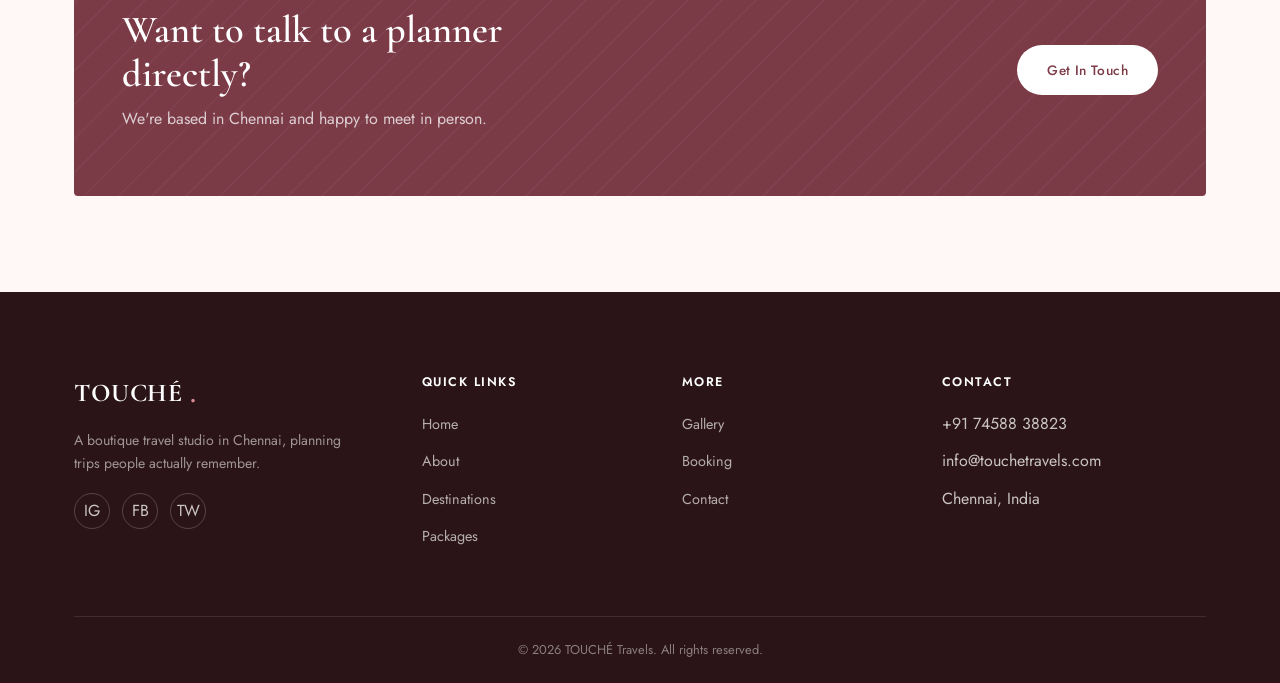
==== commit eed45127: "Added Tawk.to live chat" ====
--- a/about.html
+++ b/about.html
@@ -198,7 +198,7 @@
       <div class="footer-col">
         <h5>Contact</h5>
         <ul>
-          <li>+91 XXXXX XXXXX</li>
+          <li>+91  74588 38823</li>
           <li>info@touchetravels.com</li>
           <li>Chennai, India</li>
         </ul>
@@ -210,5 +210,20 @@
 
 <button class="scroll-top" aria-label="Scroll to top">↑</button>
 <script src="js/script.js"></script>
+
+<!--Start of Tawk.to Script-->
+<script type="text/javascript">
+var Tawk_API=Tawk_API||{}, Tawk_LoadStart=new Date();
+(function(){
+var s1=document.createElement("script"),s0=document.getElementsByTagName("script")[0];
+s1.async=true;
+s1.src='https://embed.tawk.to/6a47d2f22aaf551d42e2de69/1jsk901js';
+s1.charset='UTF-8';
+s1.setAttribute('crossorigin','*');
+s0.parentNode.insertBefore(s1,s0);
+})();
+</script>
+<!--End of Tawk.to Script-->
+
 </body>
 </html>
